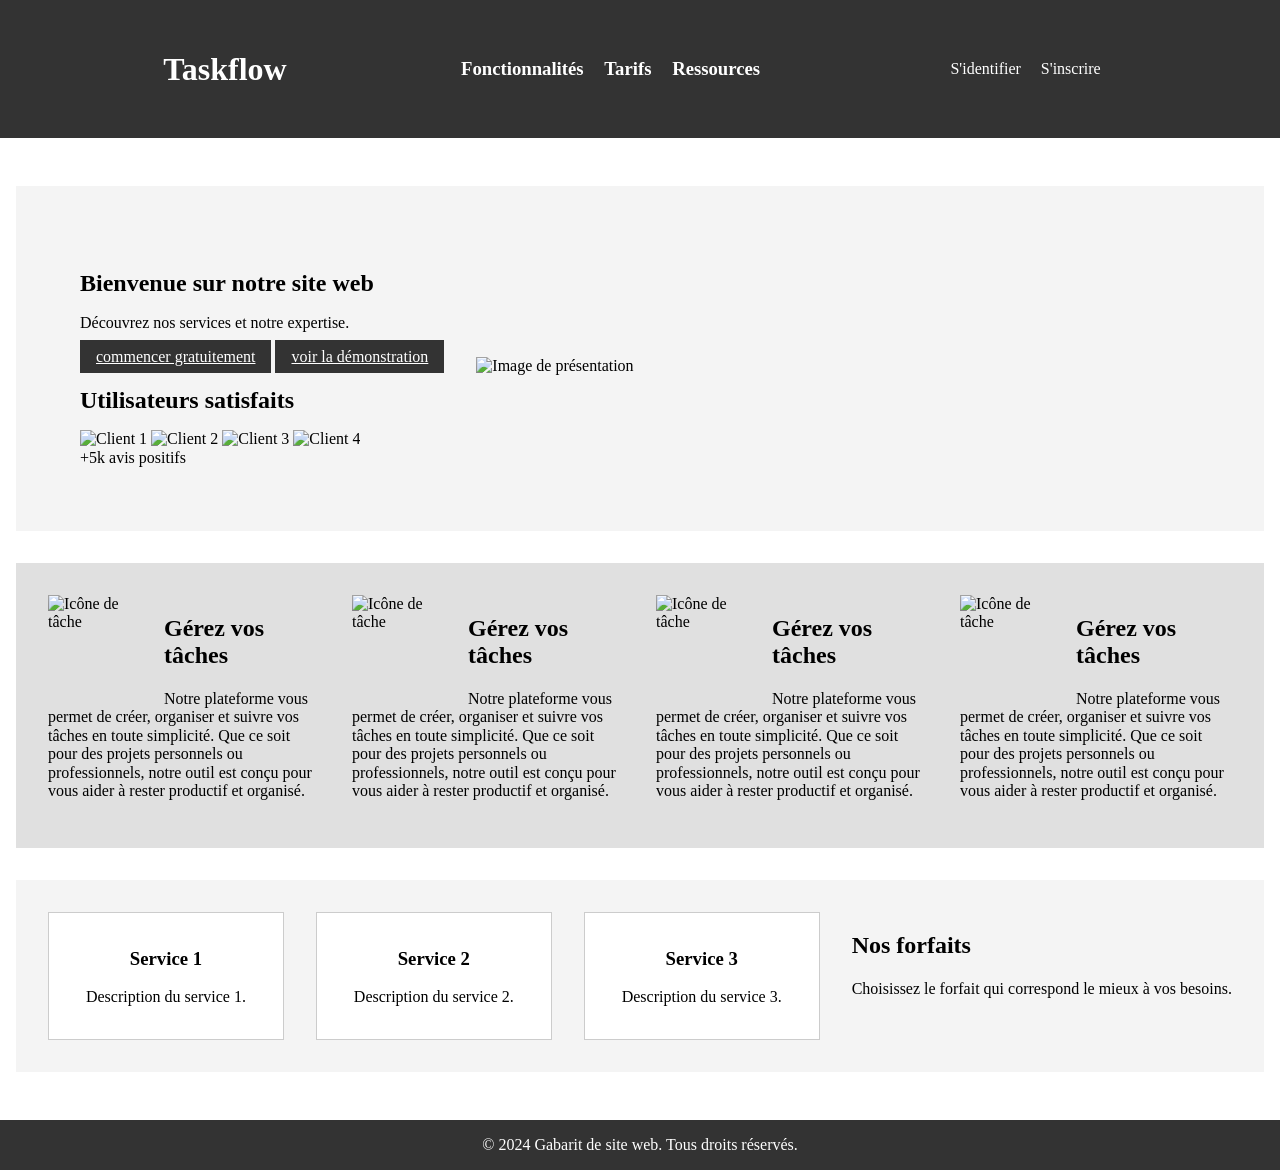
==== index.html @ 92f53e89 "ouverture du projet" ====
<!DOCTYPE html>
<html lang="fr">
  <head>
    <meta charset="utf-8" />
    <meta name="viewport" content="width=device-width, initial-scale=1.0" />
    <title>Gabarit de site web</title>
    <link rel="stylesheet" href="css/normalize.css" />
    <link rel="stylesheet" href="css/style.css" />
  </head>

  <body>

    <header>
      <h1>Taskflow</h1>

      <h3>
          <nav>
        <ul>
          <li><a href="#">Fonctionnalités</a></li>
          <li><a href="#">Tarifs</a></li>
          <li><a href="#">Ressources</a></li>
        </ul>
      </nav>
      </h3>


      <nav2>
        <ul>
          <li><a href="#">S'identifier</a></li>
          <li><a href="#">S'inscrire</a></li>
        </ul>
      </nav2>
    </header>




    <main>
<section class="presentation">
    <div class="presentation-content">
        <h2>Bienvenue sur notre site web</h2>
        <p>Découvrez nos services et notre expertise.</p>
        <a href="#" class="btn">commencer gratuitement</a>
        <a href="#" class="btn">voir la démonstration</a>

        <h2>Utilisateurs satisfaits</h2>
        <div class="icon-client">
            <img src="images/client1.png" alt="Client 1" />
            <img src="images/client2.png" alt="Client 2" />
            <img src="images/client3.png" alt="Client 3" />
            <img src="images/client4.png" alt="Client 4" />
        </div>

        <div class="etoiles-satisfaction">
            <div class="etoile"></div>
            <div class="etoile"></div>
            <div class="etoile"></div>
            <div class="etoile"></div>
            <div class="etoile"></div>
            +5k avis positifs
        </div>
    </div>

    <div class="presentation-image">
        <img src="images/hero-image.jpg" alt="Image de présentation" />
    </div>
</section>

<!-- description des taches possibles -->

<section class="description-taches">

  <div class="description-taches-content">
    <img src="images/task-icon.png" alt="Icône de tâche" />
    <h2>Gérez vos tâches </h2>
    <p>Notre plateforme vous permet de créer, organiser et suivre vos tâches en toute simplicité. Que ce soit pour des projets personnels ou professionnels, notre outil est conçu pour vous aider à rester productif et organisé.</p>
  </div>

  <div class="description-taches-content">
    <img src="images/task-icon.png" alt="Icône de tâche" />
    <h2>Gérez vos tâches </h2>
    <p>Notre plateforme vous permet de créer, organiser et suivre vos tâches en toute simplicité. Que ce soit pour des projets personnels ou professionnels, notre outil est conçu pour vous aider à rester productif et organisé.</p>
  </div>

  <div class="description-taches-content">
    <img src="images/task-icon.png" alt="Icône de tâche" />
    <h2>Gérez vos tâches </h2>
    <p>Notre plateforme vous permet de créer, organiser et suivre vos tâches en toute simplicité. Que ce soit pour des projets personnels ou professionnels, notre outil est conçu pour vous aider à rester productif et organisé.</p>
  </div>

  <div class="description-taches-content">
    <img src="images/task-icon.png" alt="Icône de tâche" />
    <h2>Gérez vos tâches </h2>
    <p>Notre plateforme vous permet de créer, organiser et suivre vos tâches en toute simplicité. Que ce soit pour des projets personnels ou professionnels, notre outil est conçu pour vous aider à rester productif et organisé.</p>
  </div>

  </section>

      <section class="forfaits">


        <div class="forfait-gratuit">
          <h3>Service 1</h3>
          <p>Description du service 1.</p>
        </div>
        <div class="forfait-pro">
          <h3>Service 2</h3>
          <p>Description du service 2.</p>
        </div>
        <div class="forfait-premium">
          <h3>Service 3</h3>
          <p>Description du service 3.</p>
        </div>

        <div class="forfaits-content">
          <h2>Nos forfaits</h2>
          <p>Choisissez le forfait qui correspond le mieux à vos besoins.</p>
        </div>

      </section>

    </main>

    <footer>
      &copy; 2024 Gabarit de site web. Tous droits réservés.
    </footer>


  </body>
</html>
---- css/style.css ----
header {
    background-color: #333;
    color: white;
    padding: 5px;
    text-align: center;
    display: flex;
    justify-content: space-evenly;
    flex-direction: row;
    align-items: center;
}

nav {
    padding: 0.5rem;
}

nav a {
    color: white;
    margin: 0 0.5rem;
    text-decoration: none;
}

nav2 {

    padding: 0.5rem;
}

nav2 a {
    color: white;
    margin: 0 0.5rem;
    text-decoration: none;
}

main {
    padding: 1rem;
}

footer {
    background-color: #333;
    color: white;
    padding: 1rem;
    text-align: center;
}

ul {
    list-style-type: none;
    padding: 0;
}

li {
    margin: 0.5rem 0;
    align-items: center;
    display: inline-flex
}


/* style pour la présentation du site */

.presentation {
    background-color: #f4f4f4;
    padding: 2rem;
    margin: 2rem 0;
    display: flex !important;
    align-items: center;
}

.presentation-content {
    padding: 2rem;
}

.presentation-content h2 {
    margin-bottom: 1rem;
}

.presentation-content p {
    margin-bottom: 1rem;
    max-width: 600px;
}

.presentation-content a.btn {
    padding: 0.5rem 1rem;
    background-color: #333;
    color: white;
    border: none;
    cursor: pointer;
}

.presentation-content a.btn:hover {
    background-color: #555;
}

.presentation-image img {
    max-width: 100%;
    height: auto;
    margin-top: 1rem;

}

/* style pour la partie description des tâches */

.description-taches {
    background-color: #e0e0e0;
    padding: 2rem;
    margin: 0rem 0;
    display: flex;
    gap: 2rem;

}

.description-taches-content {

}

.description-taches-content img {
    float: left;
    margin-right: 1rem;
    width: 100px;
    height: 100px;
}

/* style pour la partie tarifs */

.forfaits {
    background-color: #f4f4f4;
    padding: 2rem;
    margin: 2rem 0;
    display: flex;
    gap: 2rem;
}

.forfait {
    background-color: white;
    padding: 1rem;
    border: 1px solid #ccc;
    flex: 1;
    text-align: center;
}

.forfait h3 {
    margin-bottom: 1rem;
}

.forfait p {
    margin-bottom: 1rem;
}

.forfait a.btn {
    padding: 0.5rem 1rem;
    background-color: #333;
    color: white;
    border: none;
    cursor: pointer;
}

.forfait a.btn:hover {
    background-color: #555;
}

.forfait-gratuit {
    background-color: white;
    padding: 1rem;
    border: 1px solid #ccc;
    flex: 1;
    text-align: center;
}

.forfait-pro {
    background-color: white;
    padding: 1rem;
    border: 1px solid #ccc;
    flex: 1;
    text-align: center;
}

.forfait-premium {
    background-color: white;
    padding: 1rem;
    border: 1px solid #ccc;
    flex: 1;
    text-align: center;
}
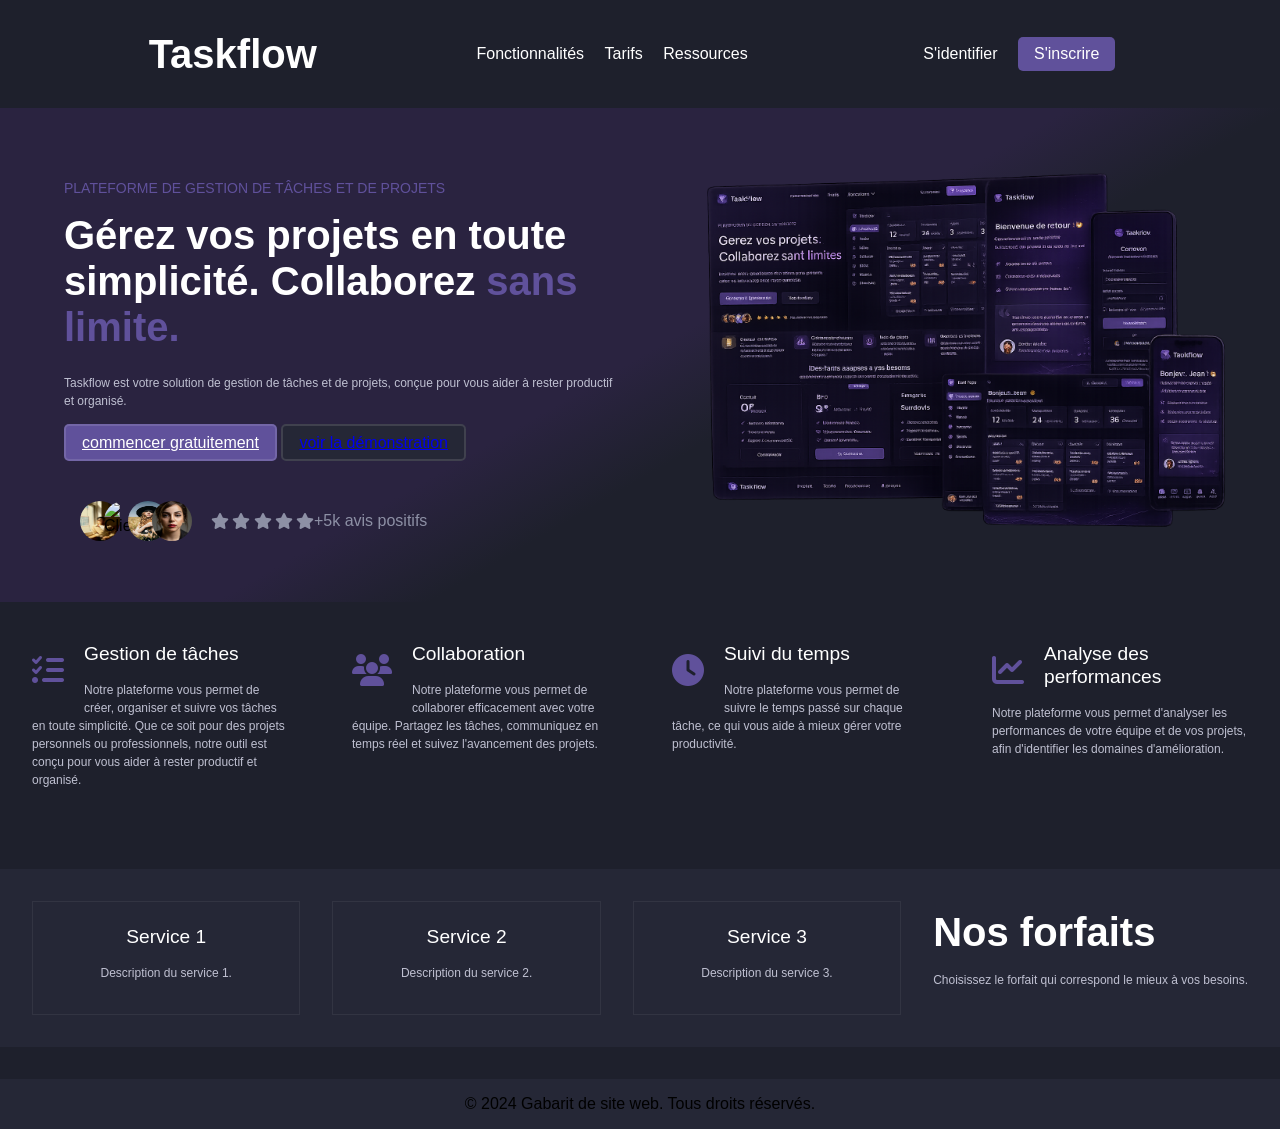
==== commit fa8bec5d: "ajout du .html" ====
--- a/index.html
+++ b/index.html
@@ -1,130 +1,151 @@
 <!DOCTYPE html>
 <html lang="fr">
-  <head>
-    <meta charset="utf-8" />
-    <meta name="viewport" content="width=device-width, initial-scale=1.0" />
-    <title>Gabarit de site web</title>
-    <link rel="stylesheet" href="css/normalize.css" />
-    <link rel="stylesheet" href="css/style.css" />
-  </head>
 
-  <body>
+<head>
+  <meta charset="utf-8" />
+  <meta name="viewport" content="width=device-width, initial-scale=1.0" />
 
-    <header>
-      <h1>Taskflow</h1>
+  <title>Gabarit de site web</title>
 
-      <h3>
-          <nav>
-        <ul>
-          <li><a href="#">Fonctionnalités</a></li>
-          <li><a href="#">Tarifs</a></li>
-          <li><a href="#">Ressources</a></li>
-        </ul>
-      </nav>
-      </h3>
+  <link rel="stylesheet" href="css/normalize.css" />
+  <link rel="stylesheet" href="css/style.css" />
+
+  <!-- Google Fonts -->
+  <link rel="preconnect" href="https://fonts.googleapis.com">
+  <link rel="preconnect" href="https://fonts.gstatic.com" crossorigin>
+
+  <link href="https://fonts.googleapis.com/css2?family=Inter:wght@300;400;500;600;700&display=swap" rel="stylesheet">
+
+  <!-- Font Awesome -->
+  <link rel="stylesheet" href="https://cdnjs.cloudflare.com/ajax/libs/font-awesome/6.5.2/css/all.min.css" />
+
+</head>
 
 
-      <nav2>
-        <ul>
-          <li><a href="#">S'identifier</a></li>
-          <li><a href="#">S'inscrire</a></li>
-        </ul>
-      </nav2>
-    </header>
+<body>
+
+  <header>
+    <h2>Taskflow</h2>
+
+    <nav>
+      <ul>
+        <li><a href="#">Fonctionnalités</a></li>
+        <li><a href="#">Tarifs</a></li>
+        <li><a href="#">Ressources</a></li>
+      </ul>
+    </nav>
 
 
 
+    <nav2>
+      <ul>
+        <li><a class="btn" href="#">S'identifier</a></li>
+        <li><a class="btn purple" href="#">S'inscrire</a></li>
+      </ul>
+    </nav2>
+  </header>
 
-    <main>
-<section class="presentation">
-    <div class="presentation-content">
-        <h2>Bienvenue sur notre site web</h2>
-        <p>Découvrez nos services et notre expertise.</p>
-        <a href="#" class="btn">commencer gratuitement</a>
+
+  <main>
+    <section class="presentation">
+      <div class="presentation-content">
+        <h4>Plateforme de gestion de tâches et de projets</h4>
+        <h2>Gérez vos projets en toute simplicité. Collaborez
+          <span class="text-accent">sans limite.</span>
+        </h2>
+        <p>Taskflow est votre solution de gestion de tâches et de projets, conçue pour vous aider à rester productif et
+          organisé.</p>
+        <a href="#" class="btn purple">commencer gratuitement</a>
         <a href="#" class="btn">voir la démonstration</a>
 
-        <h2>Utilisateurs satisfaits</h2>
         <div class="icon-client">
-            <img src="images/client1.png" alt="Client 1" />
-            <img src="images/client2.png" alt="Client 2" />
-            <img src="images/client3.png" alt="Client 3" />
-            <img src="images/client4.png" alt="Client 4" />
-        </div>
-
-        <div class="etoiles-satisfaction">
-            <div class="etoile"></div>
-            <div class="etoile"></div>
-            <div class="etoile"></div>
-            <div class="etoile"></div>
-            <div class="etoile"></div>
-            +5k avis positifs
-        </div>
-    </div>
-
-    <div class="presentation-image">
-        <img src="images/hero-image.jpg" alt="Image de présentation" />
-    </div>
-</section>
-
-<!-- description des taches possibles -->
-
-<section class="description-taches">
-
-  <div class="description-taches-content">
-    <img src="images/task-icon.png" alt="Icône de tâche" />
-    <h2>Gérez vos tâches </h2>
-    <p>Notre plateforme vous permet de créer, organiser et suivre vos tâches en toute simplicité. Que ce soit pour des projets personnels ou professionnels, notre outil est conçu pour vous aider à rester productif et organisé.</p>
-  </div>
-
-  <div class="description-taches-content">
-    <img src="images/task-icon.png" alt="Icône de tâche" />
-    <h2>Gérez vos tâches </h2>
-    <p>Notre plateforme vous permet de créer, organiser et suivre vos tâches en toute simplicité. Que ce soit pour des projets personnels ou professionnels, notre outil est conçu pour vous aider à rester productif et organisé.</p>
-  </div>
-
-  <div class="description-taches-content">
-    <img src="images/task-icon.png" alt="Icône de tâche" />
-    <h2>Gérez vos tâches </h2>
-    <p>Notre plateforme vous permet de créer, organiser et suivre vos tâches en toute simplicité. Que ce soit pour des projets personnels ou professionnels, notre outil est conçu pour vous aider à rester productif et organisé.</p>
-  </div>
-
-  <div class="description-taches-content">
-    <img src="images/task-icon.png" alt="Icône de tâche" />
-    <h2>Gérez vos tâches </h2>
-    <p>Notre plateforme vous permet de créer, organiser et suivre vos tâches en toute simplicité. Que ce soit pour des projets personnels ou professionnels, notre outil est conçu pour vous aider à rester productif et organisé.</p>
-  </div>
-
-  </section>
-
-      <section class="forfaits">
+          <img src="images/client1.jpg" alt="Client 1" />
+          <img src="images/client2.jpg" alt="Client 2" />
+          <img src="images/client3.jpg" alt="Client 3" />
+          <img src="images/client4.jpg" alt="Client 4" />
 
 
-        <div class="forfait-gratuit">
-          <h3>Service 1</h3>
-          <p>Description du service 1.</p>
+          <div class="etoiles-satisfaction">
+            <i class="fa-solid fa-star"></i>
+            <i class="fa-solid fa-star"></i>
+            <i class="fa-solid fa-star"></i>
+            <i class="fa-solid fa-star"></i>
+            <i class="fa-solid fa-star"></i>
+            +5k avis positifs
+          </div>
         </div>
-        <div class="forfait-pro">
-          <h3>Service 2</h3>
-          <p>Description du service 2.</p>
-        </div>
-        <div class="forfait-premium">
-          <h3>Service 3</h3>
-          <p>Description du service 3.</p>
-        </div>
+      </div>
 
-        <div class="forfaits-content">
-          <h2>Nos forfaits</h2>
-          <p>Choisissez le forfait qui correspond le mieux à vos besoins.</p>
-        </div>
+      <div class="presentation-image">
+        <img src="images/presentation.png" alt="Image de présentation" />
+      </div>
+    </section>
 
-      </section>
+    <!-- description des taches possibles -->
 
-    </main>
+    <section class="description-taches">
 
-    <footer>
-      &copy; 2024 Gabarit de site web. Tous droits réservés.
-    </footer>
+      <div class="description-taches-content">
+        <i class="fa-solid fa-list-check"></i>
+        <h3>Gestion de tâches</h3>
+        <p>Notre plateforme vous permet de créer, organiser et suivre vos tâches en toute simplicité. Que ce soit pour
+          des projets personnels ou professionnels, notre outil est conçu pour vous aider à rester productif et
+          organisé.</p>
+      </div>
+
+      <div class="description-taches-content">
+        <i class="fa-solid fa-users"></i>
+        <h3>Collaboration</h3>
+        <p>Notre plateforme vous permet de collaborer efficacement avec votre équipe. Partagez les tâches, communiquez
+          en temps réel et suivez l'avancement des projets.</p>
+      </div>
+
+      <div class="description-taches-content">
+        <i class="fa-solid fa-clock"></i>
+        <h3>Suivi du temps</h3>
+        <p>Notre plateforme vous permet de suivre le temps passé sur chaque tâche, ce qui vous aide à mieux gérer votre
+          productivité.</p>
+      </div>
+
+      <div class="description-taches-content">
+        <i class="fa-solid fa-chart-line"></i>
+        <h3>Analyse des performances</h3>
+        <p>Notre plateforme vous permet d'analyser les performances de votre équipe et de vos projets, afin d'identifier
+          les domaines d'amélioration.</p>
+      </div>
+
+    </section>
+
+    <section class="forfaits">
 
 
-  </body>
-</html>
+      <div class="forfait">
+        <h3>Service 1</h3>
+        <p>Description du service 1.</p>
+      </div>
+      <div class="forfait">
+        <h3>Service 2</h3>
+        <p>Description du service 2.</p>
+      </div>
+      <div class="forfait">
+        <h3>Service 3</h3>
+        <p>Description du service 3.</p>
+      </div>
+
+      <div class="forfaits-content">
+        <h2>Nos forfaits</h2>
+        <p>Choisissez le forfait qui correspond le mieux à vos besoins.</p>
+      </div>
+
+    </section>
+
+  </main>
+
+  <footer>
+    &copy; 2024 Gabarit de site web. Tous droits réservés.
+  </footer>
+
+
+</body>
+
+</html>
--- a/css/style.css
+++ b/css/style.css
@@ -1,6 +1,126 @@
+:root {
+    /* ========= COLORS ========= */
+
+    --bg-primary: #1e202c;
+    --bg-secondary: #252736;
+    --bg-tertiary: #31323e;
+
+    --surface-card: #31323e;
+    --surface-hover: #3a3c4c;
+    --surface-glass: rgba(255, 255, 255, 0.04);
+
+    --accent-primary: #60519b;
+    --accent-hover: #7564ba;
+    --accent-soft: rgba(96, 81, 155, 0.15);
+
+    --text-primary: #ffffff;
+    --text-secondary: #bfc0d1;
+    --text-muted: #8d90a5;
+
+    --border-primary: rgba(255, 255, 255, 0.06);
+    --border-secondary: rgba(255, 255, 255, 0.12);
+
+    --success: #4ade80;
+    --warning: #fbbf24;
+    --error: #ef4444;
+    --info: #60a5fa;
+
+    /* ========= GRADIENTS ========= */
+
+    --gradient-primary: linear-gradient(135deg,
+            #1e202c 20%,
+            #2a2340 40%,
+            #60519b 100%);
+
+    --gradient-card: linear-gradient(
+     150deg,
+        #2a2340 50%,
+        #1e202c 60%,
+        #1e202c 5%
+    );
+
+    /* ========= SHADOWS ========= */
+
+    --shadow-sm:
+        0 2px 8px rgba(0, 0, 0, 0.15);
+
+    --shadow-md:
+        0 4px 20px rgba(0, 0, 0, 0.25);
+
+    --shadow-lg:
+        0 10px 30px rgba(0, 0, 0, 0.35);
+
+    --shadow-glow:
+        0 0 25px rgba(96, 81, 155, 0.25);
+
+    /* ========= RADIUS ========= */
+
+    --radius-sm: 5px;
+    --radius-md: 8px;
+    --radius-lg: 14px;
+    --radius-xl: 20px;
+
+    /* ========= SPACING ========= */
+
+    --spacing-xs: 4px;
+    --spacing-sm: 8px;
+    --spacing-md: 16px;
+    --spacing-lg: 24px;
+    --spacing-xl: 40px;
+    --spacing-2xl: 64px;
+
+    /* ========= TYPOGRAPHY ========= */
+
+    --font-primary: 'Inter', sans-serif;
+
+    --text-xs: 0.75rem;
+    --text-sm: 0.875rem;
+    --text-base: 1rem;
+    --text-lg: 1.125rem;
+    --text-xl: 1.2rem;
+    --text-2xl: 2.5rem;
+    --text-3xl: 4rem;
+
+    --font-light: 300;
+    --font-regular: 400;
+    --font-medium: 500;
+    --font-semibold: 600;
+    --font-bold: 700;
+
+    --line-height-sm: 1.2;
+    --line-height-md: 1.5;
+    --line-height-lg: 1.8;
+
+    /* ========= TRANSITIONS ========= */
+
+    --transition-fast: 0.2s ease;
+    --transition-normal: 0.3s ease;
+    --transition-slow: 0.5s ease;
+
+    /* ========= LAYOUT ========= */
+
+    --container-width: 1440px;
+    --sidebar-width: 260px;
+    --navbar-height: 80px;
+
+    /* ========= Z-INDEX ========= */
+
+    --z-dropdown: 100;
+    --z-sticky: 200;
+    --z-modal: 500;
+    --z-toast: 900;
+}
+
+body {
+    font-family: Arial, sans-serif;
+    margin: 0;
+    padding: 0;
+    background: var(--bg-primary);
+}
+
 header {
-    background-color: #333;
-    color: white;
+    background: var(--bg-primary);
+    color: var(--text-primary);
     padding: 5px;
     text-align: center;
     display: flex;
@@ -9,12 +129,13 @@
     align-items: center;
 }
 
+
 nav {
     padding: 0.5rem;
 }
 
 nav a {
-    color: white;
+    color: var(--text-color);
     margin: 0 0.5rem;
     text-decoration: none;
 }
@@ -25,18 +146,20 @@
 }
 
 nav2 a {
-    color: white;
+    color: var(--text-color);
     margin: 0 0.5rem;
     text-decoration: none;
+    border-radius: var(--radius-sm);
 }
 
 main {
-    padding: 1rem;
+    width: 100%;
+    margin: 0 auto;
 }
 
 footer {
-    background-color: #333;
-    color: white;
+    background: var(--bg-secondary);
+    color: var(--text-color);
     padding: 1rem;
     text-align: center;
 }
@@ -52,15 +175,61 @@
     display: inline-flex
 }
 
+.purple {
+    background: var(--accent-primary);
+    color: var(--text-primary);
+    padding: 0.5rem 1rem;
+    border: none;
+    cursor: pointer;
+    border-radius: var(--radius-sm);
+}
+
+h1, h2, h3, h4 {
+    color: var(--text-primary);
+    margin: 0.5rem 0;
+}
+
+h1 {
+    font-size: var(--text-3xl);
+}
+
+h2 {
+    font-size: var(--text-2xl);
+}
+
+h2 span.text-accent {
+    color: var(--accent-primary);
+}
+
+h3 {
+    font-size: var(--text-xl);
+    font-weight: var(--font-);
+}
+
+h4 {
+    font-size: var(--text-sm);
+    text-transform: uppercase;
+    color: var(--accent-primary);
+    font-weight: var(--font-medium);
+}
+
+p {
+    color: var(--text-secondary);
+    font-size: var(--text-xs);
+    line-height: var(--line-height-md);
+    margin: 0.5rem 0;
+    padding: 0.5rem 0;
+}
 
 /* style pour la présentation du site */
 
 .presentation {
-    background-color: #f4f4f4;
+    background: var(--gradient-card);
     padding: 2rem;
     margin: 2rem 0;
-    display: flex !important;
+    display: flex;
     align-items: center;
+    margin-top: 0px;
 }
 
 .presentation-content {
@@ -68,6 +237,10 @@
 }
 
 .presentation-content h2 {
+    margin-bottom: 1rem;
+}
+
+.presentation-content h4 {
     margin-bottom: 1rem;
 }
 
@@ -78,49 +251,96 @@
 
 .presentation-content a.btn {
     padding: 0.5rem 1rem;
-    background-color: #333;
-    color: white;
+    background: var(--bg-secondary);
     border: none;
     cursor: pointer;
 }
 
+.presentation-content a.btn {
+    padding: 0.5rem 1rem;
+    background: var(--bg-secondary);
+    border: none;
+    cursor: pointer;
+    border-radius: var(--radius-sm);
+    border: 2px solid var(--border-secondary);
+}
+
+a.btn.purple {
+    background: var(--accent-primary);
+    color: var(--text-primary);
+    border-radius: var(--radius-sm);
+}
+
+
 .presentation-content a.btn:hover {
-    background-color: #555;
+    background: var(--bg-tertiary);
+}
+
+.icon-client {
+    display: flex;
+    margin-top: 3rem;
+    flex-direction: row;
+    align-items: flex-start;
+    margin-left: 2rem;
+}
+
+.icon-client img {
+    width: 40px;
+    height: 40px;
+    border-radius: 50%;
+    margin-left: -1.0rem;
+}
+
+.etoiles-satisfaction {
+    display: flex;
+    align-items: center;
+    margin-top: 0.7rem;
+    margin-left: 1rem;
+    color: var(--text-muted);
+
+}
+
+i.fa-solid.fa-star {
+    padding-left: 0.2rem;
 }
 
 .presentation-image img {
-    max-width: 100%;
-    height: auto;
+    max-width: 600px;
     margin-top: 1rem;
-
-}
+}
+
 
 /* style pour la partie description des tâches */
 
 .description-taches {
-    background-color: #e0e0e0;
+    background: var(--bg-primary);
+    padding: 0;  /* enlève le padding */
+    margin: 0;   /* enlève la marge */
+    margin-top: -35px;
+    display: grid;
+    grid-template-columns: repeat(4, 1fr); 
+    
+
+}
+
+.description-taches-content {
     padding: 2rem;
-    margin: 0rem 0;
-    display: flex;
-    gap: 2rem;
-
-}
-
-.description-taches-content {
-
-}
-
-.description-taches-content img {
+    font-size: 0.8rem;
+    line-height: 1.2;
+}
+
+.description-taches-content i {
+    font-size: 32px;
+    color: #60519b;
+    margin-bottom: 15px;
     float: left;
-    margin-right: 1rem;
-    width: 100px;
-    height: 100px;
+    padding: 20px 20px 0 0;
 }
 
 /* style pour la partie tarifs */
 
 .forfaits {
-    background-color: #f4f4f4;
+    background: var(--bg-secondary);
     padding: 2rem;
     margin: 2rem 0;
     display: flex;
@@ -128,53 +348,24 @@
 }
 
 .forfait {
-    background-color: white;
+    background: var(--bg-secondary);
     padding: 1rem;
-    border: 1px solid #ccc;
+    border: 1px solid var(--border-primary);
     flex: 1;
     text-align: center;
 }
 
-.forfait h3 {
-    margin-bottom: 1rem;
-}
-
-.forfait p {
-    margin-bottom: 1rem;
-}
 
 .forfait a.btn {
     padding: 0.5rem 1rem;
-    background-color: #333;
-    color: white;
+    background: var();
+    color: var(--text-color);
     border: none;
     cursor: pointer;
 }
 
 .forfait a.btn:hover {
-    background-color: #555;
-}
-
-.forfait-gratuit {
-    background-color: white;
-    padding: 1rem;
-    border: 1px solid #ccc;
-    flex: 1;
-    text-align: center;
-}
-
-.forfait-pro {
-    background-color: white;
-    padding: 1rem;
-    border: 1px solid #ccc;
-    flex: 1;
-    text-align: center;
-}
-
-.forfait-premium {
-    background-color: white;
-    padding: 1rem;
-    border: 1px solid #ccc;
-    flex: 1;
-    text-align: center;
-}+    background: var();
+}
+
+
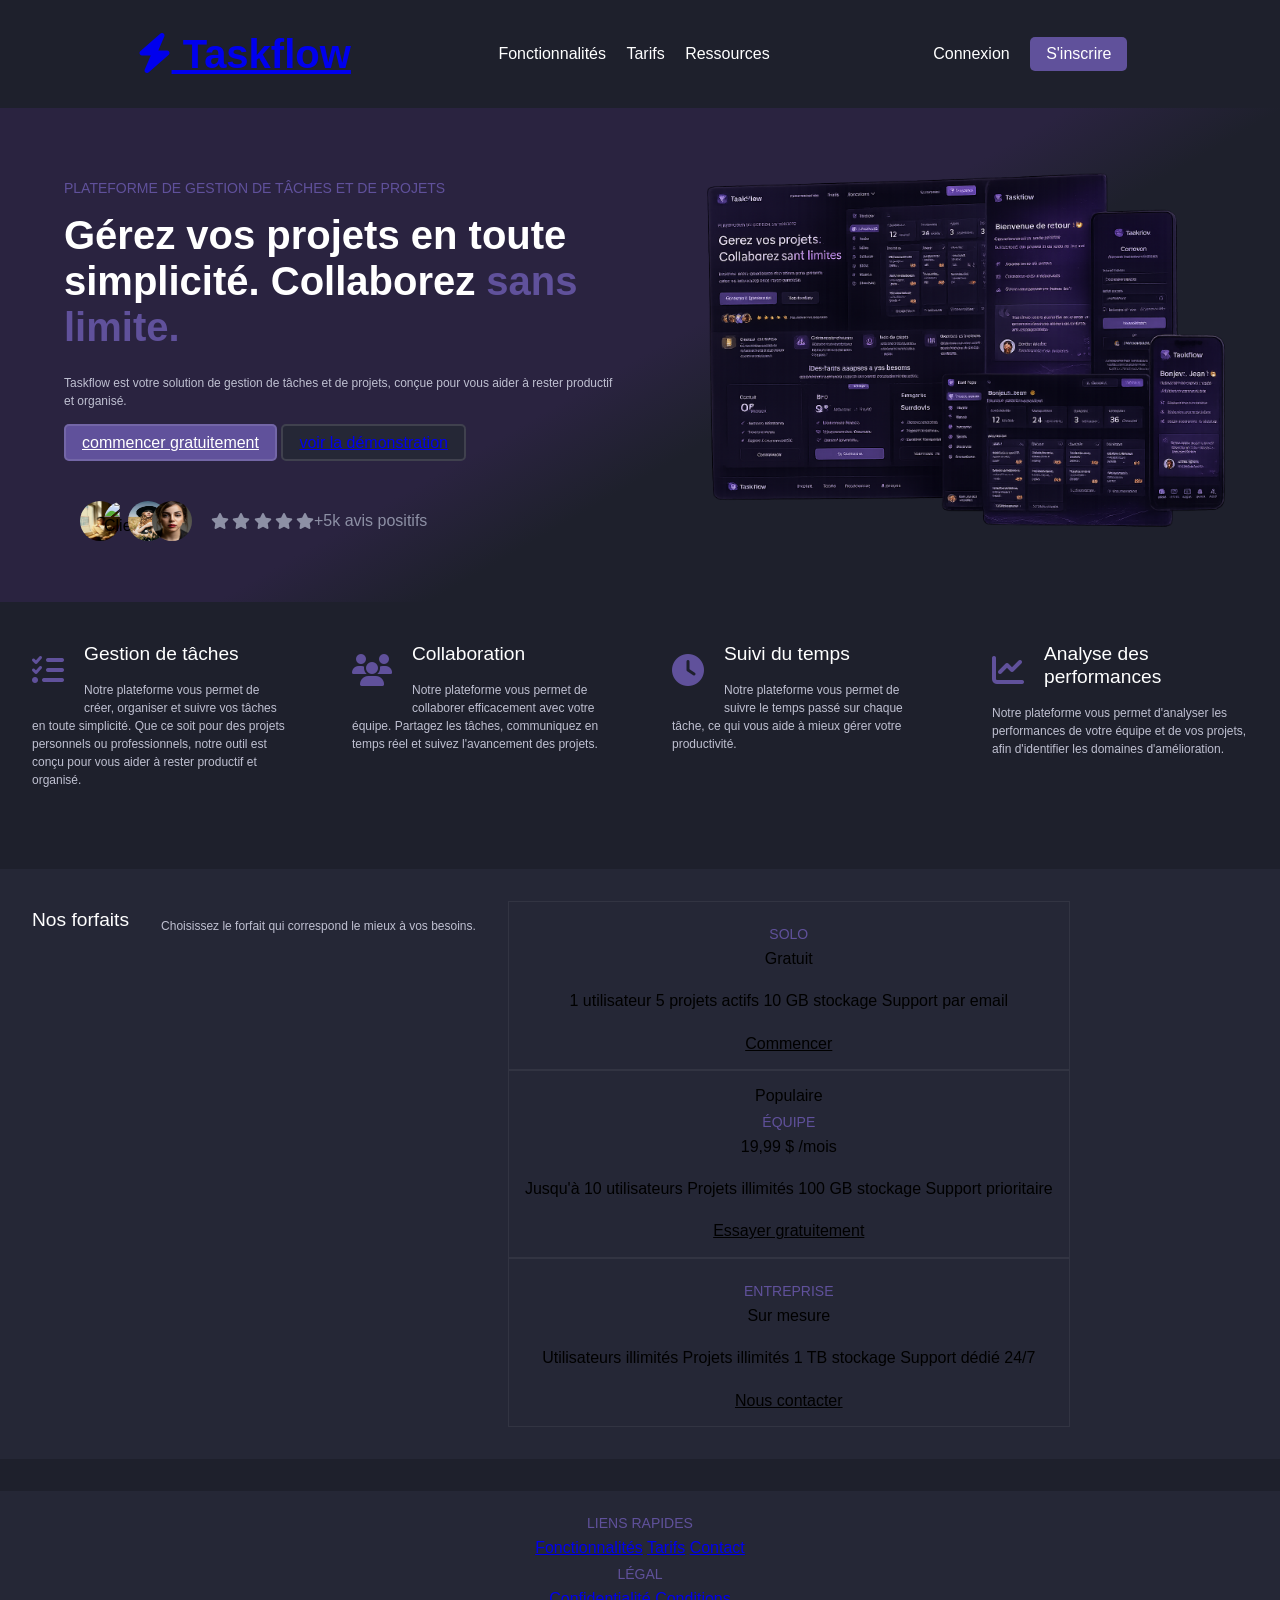
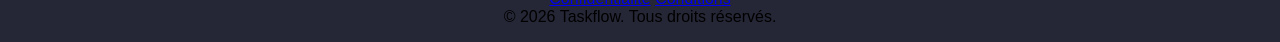
==== commit 04ad282a: "modification des fortfaits/tarifs" ====
--- a/index.html
+++ b/index.html
@@ -5,7 +5,8 @@
   <meta charset="utf-8" />
   <meta name="viewport" content="width=device-width, initial-scale=1.0" />
 
-  <title>Gabarit de site web</title>
+  <title>Taskflow</title>
+  <meta name="description" content="Taskflow est une plateforme de gestion de tâches et de projets, conçue pour vous aider à rester productif et organisé." />
 
   <link rel="stylesheet" href="css/normalize.css" />
   <link rel="stylesheet" href="css/style.css" />
@@ -25,7 +26,7 @@
 <body>
 
   <header>
-    <h2>Taskflow</h2>
+    <h2><a class="logo" href="/index.html"><i class="fa-solid fa-bolt"></i> Taskflow</a></h2>
 
     <nav>
       <ul>
@@ -39,8 +40,8 @@
 
     <nav2>
       <ul>
-        <li><a class="btn" href="#">S'identifier</a></li>
-        <li><a class="btn purple" href="#">S'inscrire</a></li>
+        <li><a class="btn" href="/connexion.html">Connexion</a></li>
+        <li><a class="btn purple" href="/inscription.html">S'inscrire</a></li>
       </ul>
     </nav2>
   </header>
@@ -116,34 +117,72 @@
 
     </section>
 
-    <section class="forfaits">
+<section class="forfaits">
+  <h3>Nos forfaits</h3>
+  <p>Choisissez le forfait qui correspond le mieux à vos besoins.</p>
 
+  <div class="forfaits-flex">
+    
+    <div class="forfait">
+      <h4>Solo</h4>
+      <div class="prix">Gratuit</div>
+      <ul class="features">
+        <li>1 utilisateur</li>
+        <li>5 projets actifs</li>
+        <li>10 GB stockage</li>
+        <li>Support par email</li>
+      </ul>
+      <a href="#" class="btn">Commencer</a>
+    </div>
 
-      <div class="forfait">
-        <h3>Service 1</h3>
-        <p>Description du service 1.</p>
-      </div>
-      <div class="forfait">
-        <h3>Service 2</h3>
-        <p>Description du service 2.</p>
-      </div>
-      <div class="forfait">
-        <h3>Service 3</h3>
-        <p>Description du service 3.</p>
-      </div>
+    <div class="forfait forfait-populaire">
+      <span class="badge">Populaire</span>
+      <h4>Équipe</h4>
+      <div class="prix">19,99 $ <span>/mois</span></div>
+      <ul class="features">
+        <li>Jusqu'à 10 utilisateurs</li>
+        <li>Projets illimités</li>
+        <li>100 GB stockage</li>
+        <li>Support prioritaire</li>
+      </ul>
+      <a href="#" class="btn">Essayer gratuitement</a>
+    </div>
 
-      <div class="forfaits-content">
-        <h2>Nos forfaits</h2>
-        <p>Choisissez le forfait qui correspond le mieux à vos besoins.</p>
-      </div>
+    <div class="forfait">
+      <h4>Entreprise</h4>
+      <div class="prix">Sur mesure</div>
+      <ul class="features">
+        <li>Utilisateurs illimités</li>
+        <li>Projets illimités</li>
+        <li>1 TB stockage</li>
+        <li>Support dédié 24/7</li>
+      </ul>
+      <a href="#" class="btn">Nous contacter</a>
+    </div>
 
-    </section>
+  </div>
+</section>
 
   </main>
 
-  <footer>
-    &copy; 2024 Gabarit de site web. Tous droits réservés.
-  </footer>
+<footer>
+  <div class="footer-content">
+    <div class="footer-section">
+      <h4>Liens rapides</h4>
+      <a href="#">Fonctionnalités</a>
+      <a href="#">Tarifs</a>
+      <a href="#">Contact</a>
+    </div>
+    <div class="footer-section">
+      <h4>Légal</h4>
+      <a href="#">Confidentialité</a>
+      <a href="#">Conditions</a>
+    </div>
+  </div>
+  <div class="footer-bottom">
+    &copy; 2026 Taskflow. Tous droits réservés.
+  </div>
+</footer>
 
 
 </body>
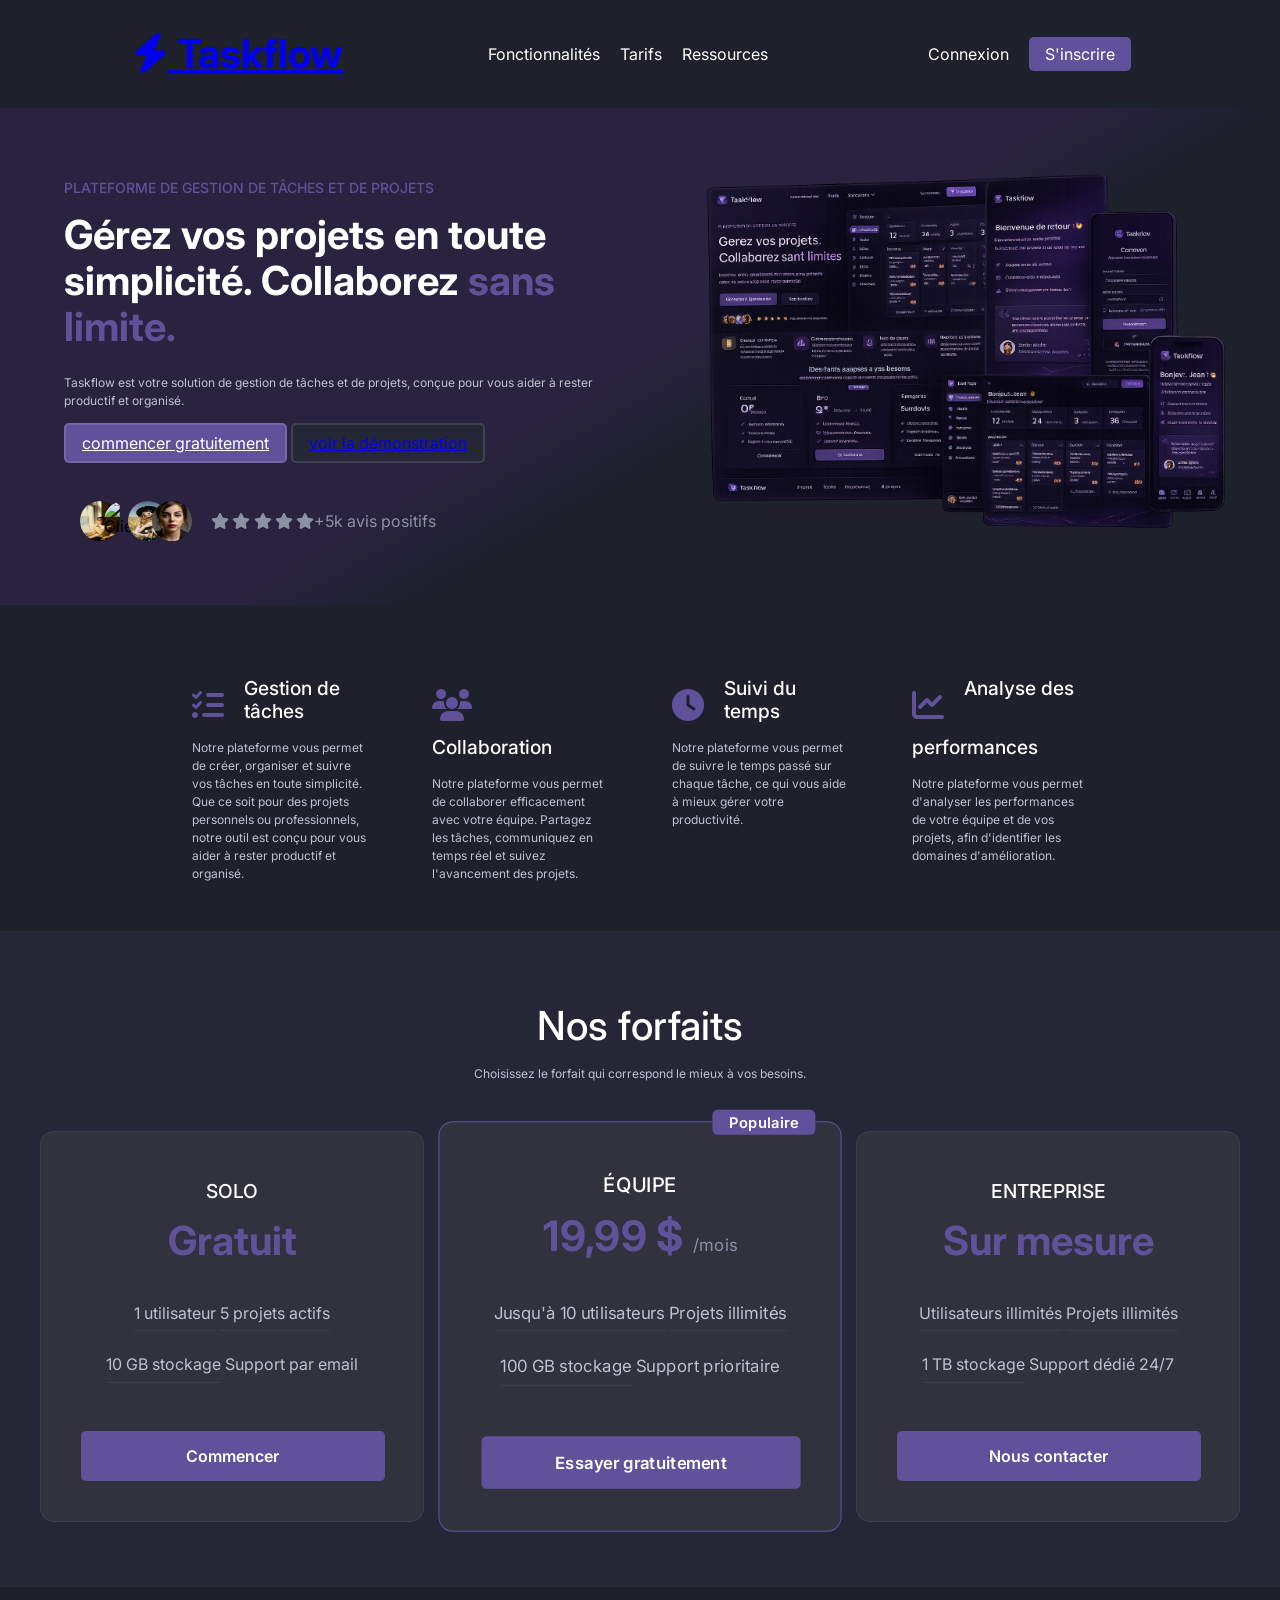
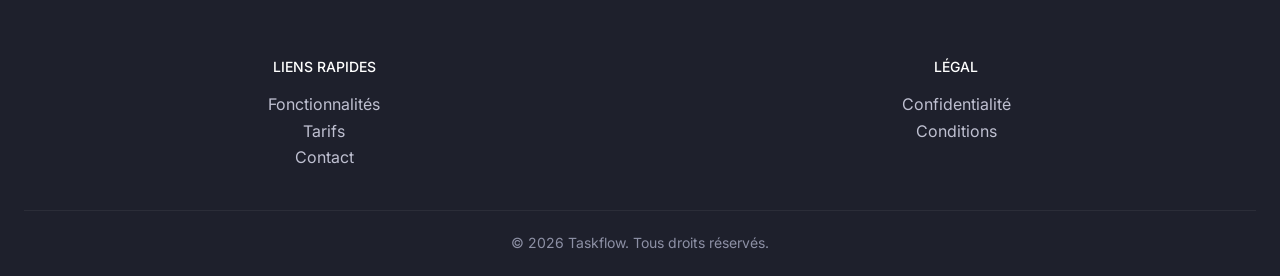
==== commit 1b77580e: "ajout link dans le head css globale" ====
--- a/index.html
+++ b/index.html
@@ -10,6 +10,7 @@
 
   <link rel="stylesheet" href="css/normalize.css" />
   <link rel="stylesheet" href="css/style.css" />
+  <link rel="stylesheet" href="css/style-global.css" />
 
   <!-- Google Fonts -->
   <link rel="preconnect" href="https://fonts.googleapis.com">
--- a/css/style.css
+++ b/css/style.css
@@ -1,5 +1,5 @@
 :root {
-    /* ========= COLORS ========= */
+    /* ========= COULEURS ========= */
 
     --bg-primary: #1e202c;
     --bg-secondary: #252736;
@@ -25,51 +25,19 @@
     --error: #ef4444;
     --info: #60a5fa;
 
-    /* ========= GRADIENTS ========= */
+    /* ========= DÉGRADÉS ========= */
 
     --gradient-primary: linear-gradient(135deg,
             #1e202c 20%,
             #2a2340 40%,
             #60519b 100%);
 
-    --gradient-card: linear-gradient(
-     150deg,
-        #2a2340 50%,
-        #1e202c 60%,
-        #1e202c 5%
-    );
-
-    /* ========= SHADOWS ========= */
-
-    --shadow-sm:
-        0 2px 8px rgba(0, 0, 0, 0.15);
-
-    --shadow-md:
-        0 4px 20px rgba(0, 0, 0, 0.25);
-
-    --shadow-lg:
-        0 10px 30px rgba(0, 0, 0, 0.35);
-
-    --shadow-glow:
-        0 0 25px rgba(96, 81, 155, 0.25);
-
-    /* ========= RADIUS ========= */
-
-    --radius-sm: 5px;
-    --radius-md: 8px;
-    --radius-lg: 14px;
-    --radius-xl: 20px;
-
-    /* ========= SPACING ========= */
-
-    --spacing-xs: 4px;
-    --spacing-sm: 8px;
-    --spacing-md: 16px;
-    --spacing-lg: 24px;
-    --spacing-xl: 40px;
-    --spacing-2xl: 64px;
-
-    /* ========= TYPOGRAPHY ========= */
+    --gradient-card: linear-gradient(150deg,
+            #2a2340 50%,
+            #1e202c 60%,
+            #1e202c 5%);
+
+    /* ========= TYPO ========= */
 
     --font-primary: 'Inter', sans-serif;
 
@@ -80,39 +48,10 @@
     --text-xl: 1.2rem;
     --text-2xl: 2.5rem;
     --text-3xl: 4rem;
-
-    --font-light: 300;
-    --font-regular: 400;
-    --font-medium: 500;
-    --font-semibold: 600;
-    --font-bold: 700;
-
-    --line-height-sm: 1.2;
-    --line-height-md: 1.5;
-    --line-height-lg: 1.8;
-
-    /* ========= TRANSITIONS ========= */
-
-    --transition-fast: 0.2s ease;
-    --transition-normal: 0.3s ease;
-    --transition-slow: 0.5s ease;
-
-    /* ========= LAYOUT ========= */
-
-    --container-width: 1440px;
-    --sidebar-width: 260px;
-    --navbar-height: 80px;
-
-    /* ========= Z-INDEX ========= */
-
-    --z-dropdown: 100;
-    --z-sticky: 200;
-    --z-modal: 500;
-    --z-toast: 900;
 }
 
 body {
-    font-family: Arial, sans-serif;
+    font-family: var(--font-primary);
     margin: 0;
     padding: 0;
     background: var(--bg-primary);
@@ -129,27 +68,25 @@
     align-items: center;
 }
 
-
 nav {
     padding: 0.5rem;
 }
 
 nav a {
-    color: var(--text-color);
+    color: var(--text-primary);
     margin: 0 0.5rem;
     text-decoration: none;
 }
 
 nav2 {
-
     padding: 0.5rem;
 }
 
 nav2 a {
-    color: var(--text-color);
+    color: var(--text-primary);
     margin: 0 0.5rem;
     text-decoration: none;
-    border-radius: var(--radius-sm);
+    border-radius: 5px;
 }
 
 main {
@@ -159,7 +96,7 @@
 
 footer {
     background: var(--bg-secondary);
-    color: var(--text-color);
+    color: var(--text-primary);
     padding: 1rem;
     text-align: center;
 }
@@ -181,7 +118,7 @@
     padding: 0.5rem 1rem;
     border: none;
     cursor: pointer;
-    border-radius: var(--radius-sm);
+    border-radius: 5px;
 }
 
 h1, h2, h3, h4 {
@@ -203,20 +140,20 @@
 
 h3 {
     font-size: var(--text-xl);
-    font-weight: var(--font-);
+    font-weight: 500;
 }
 
 h4 {
     font-size: var(--text-sm);
     text-transform: uppercase;
     color: var(--accent-primary);
-    font-weight: var(--font-medium);
+    font-weight: 500;
 }
 
 p {
     color: var(--text-secondary);
     font-size: var(--text-xs);
-    line-height: var(--line-height-md);
+    line-height: 1.5;
     margin: 0.5rem 0;
     padding: 0.5rem 0;
 }
@@ -234,6 +171,8 @@
 
 .presentation-content {
     padding: 2rem;
+    width: 50%;
+    margin: auto;
 }
 
 .presentation-content h2 {
@@ -261,16 +200,15 @@
     background: var(--bg-secondary);
     border: none;
     cursor: pointer;
-    border-radius: var(--radius-sm);
+    border-radius: 5px;
     border: 2px solid var(--border-secondary);
 }
 
 a.btn.purple {
     background: var(--accent-primary);
     color: var(--text-primary);
-    border-radius: var(--radius-sm);
-}
-
+    border-radius: 5px;
+}
 
 .presentation-content a.btn:hover {
     background: var(--bg-tertiary);
@@ -297,7 +235,6 @@
     margin-top: 0.7rem;
     margin-left: 1rem;
     color: var(--text-muted);
-
 }
 
 i.fa-solid.fa-star {
@@ -309,18 +246,15 @@
     margin-top: 1rem;
 }
 
-
 /* style pour la partie description des tâches */
 
 .description-taches {
     background: var(--bg-primary);
-    padding: 0;  /* enlève le padding */
-    margin: 0;   /* enlève la marge */
-    margin-top: -35px;
+    padding: 0;
+    margin: auto;
     display: grid;
-    grid-template-columns: repeat(4, 1fr); 
-    
-
+    grid-template-columns: repeat(4, 1fr);
+    width: 75%;
 }
 
 .description-taches-content {
@@ -331,7 +265,7 @@
 
 .description-taches-content i {
     font-size: 32px;
-    color: #60519b;
+    color: var(--accent-primary);
     margin-bottom: 15px;
     float: left;
     padding: 20px 20px 0 0;
@@ -341,31 +275,452 @@
 
 .forfaits {
     background: var(--bg-secondary);
-    padding: 2rem;
-    margin: 2rem 0;
-    display: flex;
-    gap: 2rem;
+    padding: 64px 24px;
+    text-align: center;
+}
+
+.forfaits h3 {
+    font-size: var(--text-2xl);
+    color: var(--text-primary);
+    margin-bottom: 8px;
+}
+
+.forfaits>p {
+    color: var(--text-secondary);
+    margin-bottom: 40px;
+}
+
+.forfaits-flex {
+    display: flex;
+    gap: 24px;
+    max-width: 1200px;
+    margin: 0 auto;
 }
 
 .forfait {
+    background: var(--surface-card);
+    padding: 40px;
+    border: 1px solid var(--border-primary);
+    border-radius: 14px;
+    flex: 1;
+    position: relative;
+}
+
+.forfait:hover {
+    border-color: var(--border-secondary);
+    box-shadow: 0 4px 20px rgba(0, 0, 0, 0.25);
+}
+
+.forfait h4 {
+    font-size: var(--text-xl);
+    color: var(--text-primary);
+    margin-bottom: 16px;
+}
+
+.prix {
+    font-size: var(--text-2xl);
+    font-weight: 700;
+    color: var(--accent-primary);
+    margin-bottom: 24px;
+}
+
+.prix span {
+    font-size: var(--text-base);
+    font-weight: 400;
+    color: var(--text-muted);
+}
+
+.features {
+    list-style: none;
+    padding: 0;
+    margin: 0 0 40px 0;
+}
+
+.features li {
+    color: var(--text-secondary);
+    padding: 8px 0;
+    border-bottom: 1px solid var(--border-primary);
+}
+
+.features li:last-child {
+    border-bottom: none;
+}
+
+.forfait a.btn {
+    display: inline-block;
+    width: 90%;
+    padding: 16px;
+    background: var(--accent-primary);
+    color: var(--text-primary);
+    border-radius: 5px;
+    text-decoration: none;
+    font-weight: 600;
+}
+
+.forfait a.btn:hover {
+    background: var(--accent-hover);
+}
+
+/* Forfait populaire */
+.forfait-populaire {
+    border-color: var(--accent-primary);
+    transform: scale(1.05);
+}
+
+.badge {
+    position: absolute;
+    top: -12px;
+    right: 24px;
+    background: var(--accent-primary);
+    color: var(--text-primary);
+    padding: 4px 16px;
+    border-radius: 5px;
+    font-size: var(--text-sm);
+    font-weight: 600;
+}
+
+/* footer */
+
+footer {
+    background: var(--bg-primary);
+    border-top: 1px solid var(--border-primary);
+    color: var(--text-muted);
+    padding: 64px 24px 24px;
+}
+
+.footer-content {
+    display: flex;
+    gap: 64px;
+    max-width: 1200px;
+    margin: 0 auto 40px;
+}
+
+.footer-section {
+    flex: 1;
+}
+
+.footer-section h4 {
+    color: var(--text-primary);
+    margin-bottom: 16px;
+}
+
+.footer-section p {
+    color: var(--text-secondary);
+    line-height: 1.5;
+}
+
+.footer-section a {
+    display: block;
+    color: var(--text-secondary);
+    text-decoration: none;
+    padding: 4px 0;
+}
+
+.footer-section a:hover {
+    color: var(--accent-primary);
+}
+
+.footer-bottom {
+    text-align: center;
+    padding-top: 24px;
+    border-top: 1px solid var(--border-primary);
+    color: var(--text-muted);
+    font-size: var(--text-sm);
+}
+
+/* Responsive */
+@media (max-width: 768px) {
+    .footer-content {
+        flex-direction: column;
+        gap: 24px;
+    }
+}
+
+/* page connexion */
+
+.logoConnexion, .logoInscription {
+    display: flex;
+    align-items: center;
+    gap: 8px;
+    font-size: var(--text-xl);
+    font-weight: 700;
+    color: var(--text-primary);
+    margin-bottom: 64px;
+}
+
+.logoConnexion i {
+    color: var(--accent-primary);
+    font-size: var(--text-2xl);
+}
+
+section.pageConnexion, section.pageInscription {
+    display: flex;
+    gap: 64px;
+    width: 100%;
+    min-height: 100vh;
+    background: var(--bg-primary);
+}
+
+.text-connexion, .text-Inscription {
+    width: 50%;
+    padding: 64px;
+    display: flex;
+    flex-direction: column;
+    justify-content: center;
+}
+
+.text-connexion h2 {
+    font-size: var(--text-2xl);
+    color: var(--text-primary);
+    margin-bottom: 16px;
+}
+
+.text-connexion>p {
+    color: var(--text-secondary);
+    line-height: 1.5;
+    margin-bottom: 40px;
+}
+
+ul.listConnexion, ul.listInscription {
+    list-style-type: none;
+    padding: 0;
+    display: block;
+}
+
+li.listConnexion, li.listInscription {
+    display: flex;
+    align-items: center;
+    gap: 16px;
+    color: var(--text-secondary);
+    margin-bottom: 24px;
+    font-size: var(--text-base);
+}
+
+.listConnexion i {
+    color: var(--accent-primary);
+    font-size: var(--text-lg);
+}
+
+.listConnexion, .listInscription {
+    display: flex;
+    align-items: center;
+    gap: 8px;
+    color: var(--text-secondary);
+    margin-bottom: 16px;
+}
+
+.temoignage {
+    background: var(--accent-soft);
+    border: 1px solid var(--border-primary);
+    padding: 24px;
+    border-radius: 8px;
+    margin-top: 40px;
+    position: relative;
+}
+
+.temoignage::before {
+    content: '"';
+    position: absolute;
+    top: 16px;
+    left: 16px;
+    font-size: 3rem;
+    color: var(--accent-primary);
+    opacity: 0.3;
+    font-family: Georgia, serif;
+    line-height: 1;
+}
+
+.temoignage p {
+    color: var(--text-secondary);
+    font-style: italic;
+    margin-bottom: 16px;
+    line-height: 1.5;
+    padding-left: 40px;
+}
+
+.temoignageAuteur {
+    display: flex;
+    align-items: center;
+    gap: 16px;
+}
+
+.temoignageAuteur img {
+    width: 48px;
+    height: 48px;
+    border-radius: 50%;
+    border: 2px solid var(--border-primary);
+}
+
+.temoignageInfo h4 {
+    color: var(--text-primary);
+    font-size: var(--text-base);
+    font-weight: 600;
+    margin-bottom: 4px;
+}
+
+.temoignageInfo p {
+    color: var(--text-muted);
+    font-size: var(--text-sm);
+    font-style: normal;
+}
+
+.connexion, .inscription {
+    width: 50%;
+    padding: 64px;
+    text-align: center;
     background: var(--bg-secondary);
-    padding: 1rem;
+}
+
+.connexion h2 {
+    font-size: var(--text-2xl);
+    color: var(--text-primary);
+    margin-bottom: 8px;
+}
+
+.connexion h3 {
+    font-size: var(--text-base);
+    color: var(--text-secondary);
+    font-weight: 400;
+    margin-bottom: 40px;
+}
+
+.connexion h3 a {
+    color: var(--accent-primary);
+    text-decoration: none;
+}
+
+.connexion h3 a:hover {
+    color: var(--accent-hover);
+}
+
+.formInput {
+    margin-bottom: 24px;
+}
+
+.formInput label {
+    display: block;
+    color: var(--text-secondary);
+    margin-bottom: 8px;
+    font-size: var(--text-sm);
+    text-align: left;
+}
+
+.formInput input {
+    width: 100%;
+    padding: 16px;
+    background: var(--bg-primary);
     border: 1px solid var(--border-primary);
+    border-radius: 5px;
+    color: var(--text-primary);
+    font-size: var(--text-base);
+}
+
+.formInput input:focus {
+    outline: none;
+    border-color: var(--accent-primary);
+}
+
+.formInput input::placeholder {
+    color: var(--text-muted);
+}
+
+.formOptions {
+    display: flex;
+    justify-content: space-between;
+    align-items: center;
+    margin-bottom: 40px;
+}
+
+.checkbox {
+    display: flex;
+    align-items: center;
+    color: var(--text-secondary);
+    font-size: var(--text-sm);
+    cursor: pointer;
+}
+
+.checkbox input {
+    margin-right: 8px;
+}
+
+.link {
+    color: var(--accent-primary);
+    text-decoration: none;
+    font-size: var(--text-sm);
+}
+
+.link:hover {
+    color: var(--accent-hover);
+}
+
+.btn-submit {
+    width: 100%;
+    padding: 16px;
+    background: var(--accent-primary);
+    color: var(--text-primary);
+    border: none;
+    border-radius: 5px;
+    font-size: var(--text-base);
+    font-weight: 600;
+    cursor: pointer;
+    margin-bottom: 24px;
+}
+
+.btn-submit:hover {
+    background: var(--accent-hover);
+}
+
+/* Séparateur */
+
+.separator {
+    display: flex;
+    align-items: center;
+    color: var(--text-muted);
+    font-size: var(--text-sm);
+}
+
+.separator::before,
+.separator::after {
+    content: '';
     flex: 1;
+    height: 1px;
+    background: var(--border-primary);
+}
+
+.separator span {
+    padding: 0 16px;
+}
+
+.btn-google {
+    width: 100%;
+    padding: 16px;
+    background: var(--bg-primary);
+    color: var(--text-primary);
+    border: 1px solid var(--border-primary);
+    border-radius: 5px;
+    font-size: var(--text-base);
+    cursor: pointer;
+}
+
+.btn-google:hover {
+    background: var(--surface-hover);
+    border-color: var(--border-secondary);
+}
+
+.form-footer {
+    margin: 24px 0;
     text-align: center;
 }
 
-
-.forfait a.btn {
-    padding: 0.5rem 1rem;
-    background: var();
-    color: var(--text-color);
-    border: none;
-    cursor: pointer;
-}
-
-.forfait a.btn:hover {
-    background: var();
-}
-
-
+.form-footer p {
+    color: var(--text-secondary);
+    font-size: var(--text-sm);
+}
+
+.form-terms {
+    margin-top: 24px;
+    text-align: center;
+    color: var(--text-muted);
+    font-size: var(--text-xs);
+    line-height: 1.5;
+}
